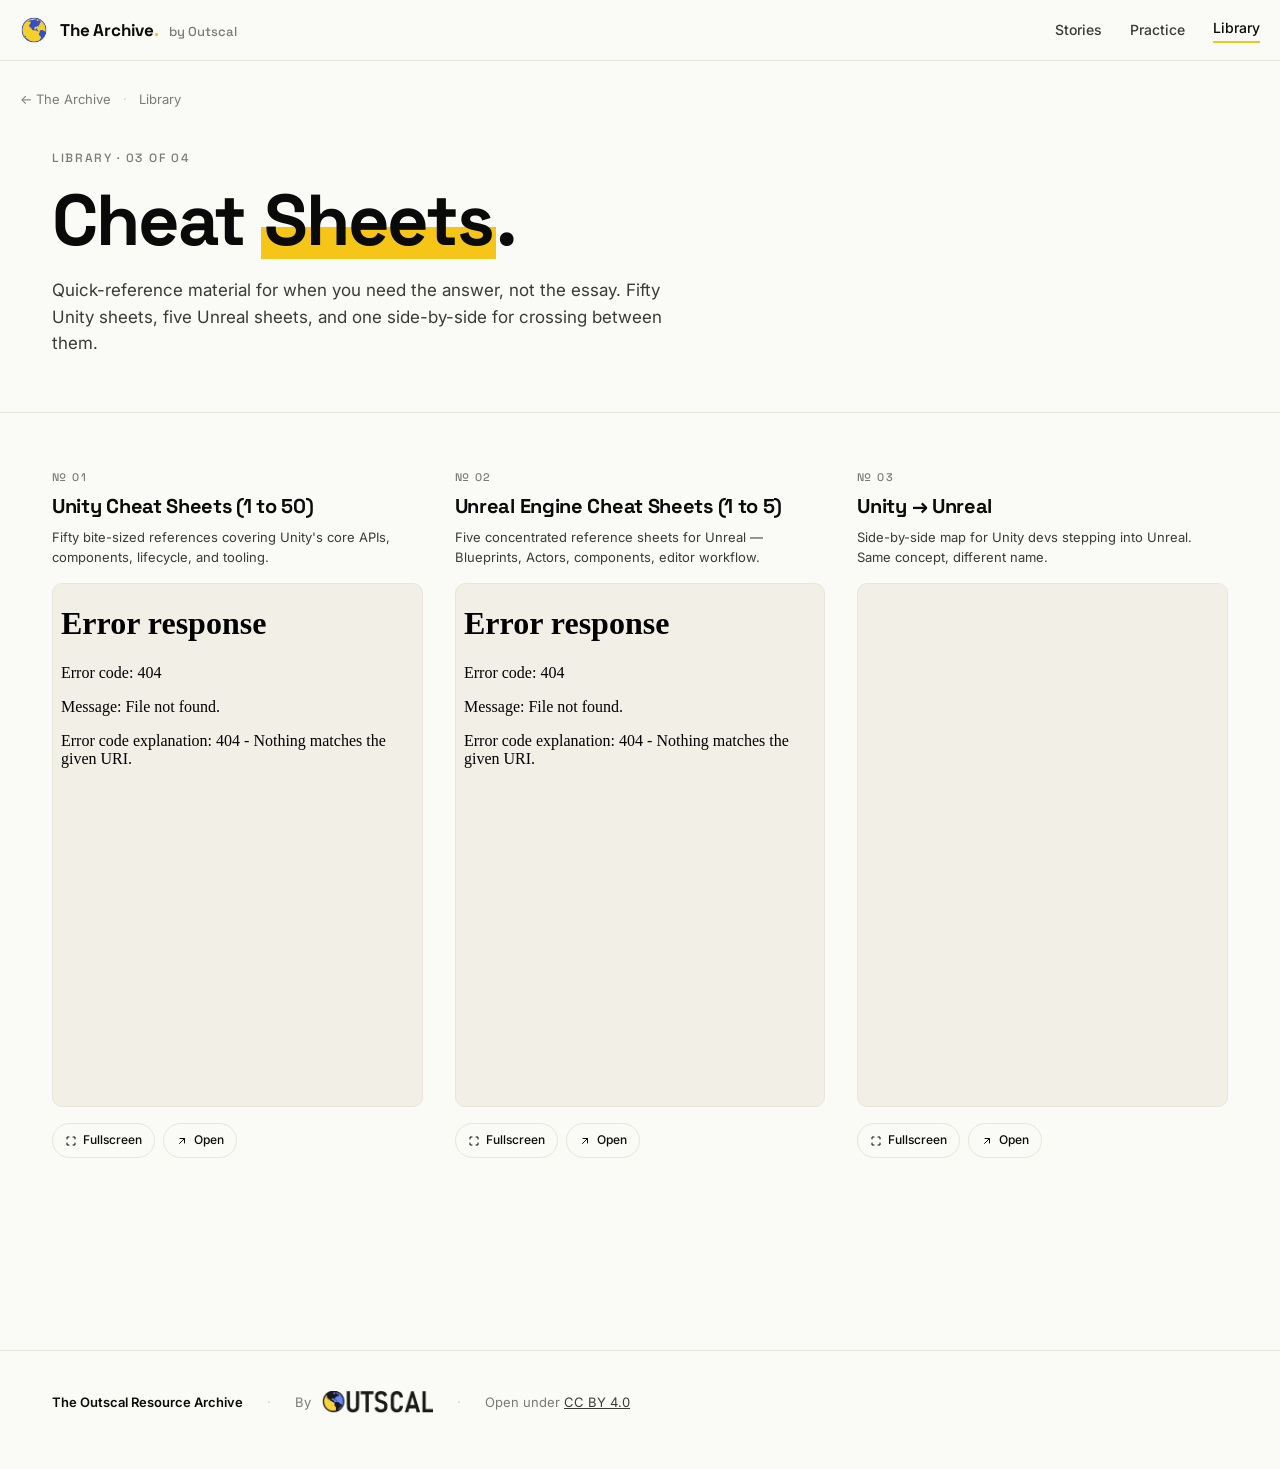
==== cheat-sheets/index.html @ 62e98c29 "Add site: landing, story archive, quiz player, embedded PDF viewer" ====
<!doctype html>
<html lang="en">
<head>
<meta charset="utf-8" />
<meta name="viewport" content="width=device-width,initial-scale=1" />
<title>Cheat Sheets — The Outscal Resource Archive</title>
<meta name="description" content="Quick-reference material for when you need the answer, not the essay. Fifty Unity sheets, five Unreal sheets, and one side-by-side for crossing between them." />

<link rel="preconnect" href="https://fonts.googleapis.com" />
<link rel="preconnect" href="https://fonts.gstatic.com" crossorigin />
<link href="https://fonts.googleapis.com/css2?family=Space+Grotesk:wght@500;600;700&family=Inter:wght@400;500;600&display=swap" rel="stylesheet" />
<link rel="stylesheet" href="../assets/style.css" />
<style>
  .crumb { padding: 28px 0 0; font-size: 13px; color: var(--muted); }
  .crumb a { color: var(--muted); text-decoration: none; transition: color .15s ease; }
  .crumb a:hover { color: var(--ink); }
  .crumb .sep { opacity: .4; margin: 0 8px; }

  .hero { padding: 40px 0 56px; border-bottom: 1px solid var(--rule); }
  .hero .eyebrow { margin-bottom: 16px; }
  .hero h1 {
    font-family: var(--serif);
    font-size: clamp(40px, 6vw, 72px);
    line-height: 1.02; letter-spacing: -0.03em;
    margin: 0 0 20px; font-weight: 700;
  }
  .hero h1 .accent {
    background: linear-gradient(180deg, transparent 58%, var(--yellow) 58% 92%, transparent 92%);
    padding: 0 .04em;
  }
  .hero p { font-size: 17px; color: var(--ink-soft); max-width: 640px; margin: 0; }

  /* Grid of PDF previews — auto-fit so 3 PDFs on desktop become 2 then 1 on narrower screens. */
  .pdf-grid {
    padding: 56px 0 96px;
    display: grid;
    grid-template-columns: repeat(auto-fit, minmax(280px, 1fr));
    gap: 40px 32px;
  }

  .pdf-card {
    display: flex; flex-direction: column; gap: 16px;
  }
  .pdf-card .pdf-viewer {
    width: 100%;
    aspect-ratio: 210 / 297;
    border: 1px solid var(--rule);
    border-radius: 10px;
    background: var(--paper-tint);
    display: block;
  }
  .pdf-card .pdf-viewer:fullscreen {
    width: 100vw; height: 100vh;
    border-radius: 0; border: 0;
    max-width: none; aspect-ratio: auto;
  }
  .pdf-card .txt {
    display: flex; flex-direction: column; gap: 6px;
  }
  .pdf-card .txt .num {
    font-family: var(--serif);
    font-size: 11px; letter-spacing: .14em;
    color: var(--muted);
    text-transform: uppercase;
    font-weight: 500;
  }
  .pdf-card .txt h3 {
    font-family: var(--serif);
    font-size: 20px; font-weight: 700;
    letter-spacing: -0.015em;
    margin: 2px 0 0;
    line-height: 1.2;
  }
  .pdf-card .txt p {
    margin: 4px 0 0; color: var(--ink-soft);
    font-size: 13px; line-height: 1.5;
  }

  .pdf-card .actions {
    display: flex; gap: 8px; flex-wrap: wrap;
  }
  .pdf-card .actions .btn {
    display: inline-flex; align-items: center; gap: 6px;
    padding: 7px 12px;
    border: 1px solid var(--rule); border-radius: 999px;
    font-size: 12px; font-weight: 500;
    background: var(--paper); color: var(--ink);
    cursor: pointer;
    text-decoration: none;
    transition: border-color .15s ease, background .15s ease;
  }
  .pdf-card .actions .btn:hover { border-color: var(--ink); background: var(--paper-tint); }
  .pdf-card .actions .btn svg { display: block; }
</style>
</head>
<body>

<header class="masthead">
  <div class="wrap masthead-inner">
    <a class="brand" href="../index.html" aria-label="The Outscal Resource Archive — home">
      <img class="mark" src="../outscal.gif" alt="" aria-hidden="true" />
      <span class="title">
        <span>The Archive<span class="dot">.</span></span>
        <span class="by">by Outscal</span>
      </span>
    </a>
    <nav class="nav">
      <a href="../humans-of-gaming/index.html">Stories</a>
      <a href="../practice/index.html">Practice</a>
      <a href="../index.html#library" class="current">Library</a>
    </nav>
  </div>
</header>

<div class="wrap crumb">
  <a href="../index.html">← The Archive</a>
  <span class="sep">·</span>
  <a href="../index.html#library">Library</a>
</div>

<section class="hero">
  <div class="wrap">
    <div class="eyebrow">Library · 03 of 04</div>
    <h1>Cheat <span class="accent">Sheets</span>.</h1>
    <p>Quick-reference material for when you need the answer, not the essay. Fifty Unity sheets, five Unreal sheets, and one side-by-side for crossing between them.</p>
  </div>
</section>

<section>
  <div class="wrap">
    <div class="pdf-grid">
      <div class="pdf-card">
        <div class="txt">
          <div class="num">№ 01</div>
          <h3>Unity Cheat Sheets (1 to 50)</h3>
          <p>Fifty bite-sized references covering Unity's core APIs, components, lifecycle, and tooling.</p>
        </div>
        <iframe class="pdf-viewer" src="unity-cheat-sheets.pdf#toolbar=1&amp;navpanes=0" title="Unity Cheat Sheets (1 to 50)"></iframe>
        <div class="actions">
          <button class="btn btn-fullscreen">
            <svg width="12" height="12" viewBox="0 0 24 24" fill="none" stroke="currentColor" stroke-width="2" stroke-linecap="round" stroke-linejoin="round">
              <path d="M4 8V4h4M20 8V4h-4M4 16v4h4M20 16v4h-4"/>
            </svg>
            <span class="label">Fullscreen</span>
          </button>
          <a class="btn" href="unity-cheat-sheets.pdf" target="_blank" rel="noopener">
            <svg width="12" height="12" viewBox="0 0 24 24" fill="none" stroke="currentColor" stroke-width="2" stroke-linecap="round" stroke-linejoin="round">
              <path d="M7 17L17 7"/><polyline points="8 7 17 7 17 16"/>
            </svg>
            Open
          </a>
        </div>
      </div>
      <div class="pdf-card">
        <div class="txt">
          <div class="num">№ 02</div>
          <h3>Unreal Engine Cheat Sheets (1 to 5)</h3>
          <p>Five concentrated reference sheets for Unreal — Blueprints, Actors, components, editor workflow.</p>
        </div>
        <iframe class="pdf-viewer" src="unreal-engine-cheat-sheets.pdf#toolbar=1&amp;navpanes=0" title="Unreal Engine Cheat Sheets (1 to 5)"></iframe>
        <div class="actions">
          <button class="btn btn-fullscreen">
            <svg width="12" height="12" viewBox="0 0 24 24" fill="none" stroke="currentColor" stroke-width="2" stroke-linecap="round" stroke-linejoin="round">
              <path d="M4 8V4h4M20 8V4h-4M4 16v4h4M20 16v4h-4"/>
            </svg>
            <span class="label">Fullscreen</span>
          </button>
          <a class="btn" href="unreal-engine-cheat-sheets.pdf" target="_blank" rel="noopener">
            <svg width="12" height="12" viewBox="0 0 24 24" fill="none" stroke="currentColor" stroke-width="2" stroke-linecap="round" stroke-linejoin="round">
              <path d="M7 17L17 7"/><polyline points="8 7 17 7 17 16"/>
            </svg>
            Open
          </a>
        </div>
      </div>
      <div class="pdf-card">
        <div class="txt">
          <div class="num">№ 03</div>
          <h3>Unity → Unreal</h3>
          <p>Side-by-side map for Unity devs stepping into Unreal. Same concept, different name.</p>
        </div>
        <iframe class="pdf-viewer" src="unity-to-unreal.pdf#toolbar=1&amp;navpanes=0" title="Unity → Unreal"></iframe>
        <div class="actions">
          <button class="btn btn-fullscreen">
            <svg width="12" height="12" viewBox="0 0 24 24" fill="none" stroke="currentColor" stroke-width="2" stroke-linecap="round" stroke-linejoin="round">
              <path d="M4 8V4h4M20 8V4h-4M4 16v4h4M20 16v4h-4"/>
            </svg>
            <span class="label">Fullscreen</span>
          </button>
          <a class="btn" href="unity-to-unreal.pdf" target="_blank" rel="noopener">
            <svg width="12" height="12" viewBox="0 0 24 24" fill="none" stroke="currentColor" stroke-width="2" stroke-linecap="round" stroke-linejoin="round">
              <path d="M7 17L17 7"/><polyline points="8 7 17 7 17 16"/>
            </svg>
            Open
          </a>
        </div>
      </div>
    </div>
  </div>
</section>

<footer class="site-footer">
  <div class="wrap">
    <strong>The Outscal Resource Archive</strong>
    <span class="sep">·</span>
    <span class="lockup">By <span class="wordmark" role="img" aria-label="Outscal"></span></span>
    <span class="sep">·</span>
    <span>Open under <a href="https://creativecommons.org/licenses/by/4.0/" style="color:var(--ink-soft)">CC BY 4.0</a></span>
  </div>
</footer>

<script>
(function () {
  document.querySelectorAll(".pdf-card").forEach((card) => {
    const frame = card.querySelector(".pdf-viewer");
    const btn = card.querySelector(".btn-fullscreen");
    if (!frame || !btn) return;
    btn.addEventListener("click", () => {
      if (document.fullscreenElement === frame) document.exitFullscreen();
      else if (frame.requestFullscreen) frame.requestFullscreen();
    });
  });
  document.addEventListener("fullscreenchange", () => {
    const active = document.fullscreenElement;
    document.querySelectorAll(".btn-fullscreen .label").forEach((lbl) => {
      const frame = lbl.closest(".pdf-card").querySelector(".pdf-viewer");
      lbl.textContent = (frame === active) ? "Exit fullscreen" : "Fullscreen";
    });
  });
})();
</script>

</body>
</html>
---- assets/style.css ----
/* =========================================================
   The Outscal Resource Archive — shared styles
   Editorial, typography-first. Palette: ink, paper, yellow, blue.
   ========================================================= */

:root {
  --ink: #0A0A0A;
  --ink-soft: #3A3A3A;
  --muted: #7A7A7A;
  --rule: #E8E5DC;
  --paper: #FAFAF6;
  --paper-tint: #F2EFE6;
  --yellow: #F5C518;
  --blue: #3B6BE0;
  --shadow: 0 1px 0 rgba(10,10,10,.04), 0 12px 32px -18px rgba(10,10,10,.18);

  --serif: "Space Grotesk", ui-sans-serif, system-ui, sans-serif;
  --sans: "Inter", ui-sans-serif, system-ui, -apple-system, sans-serif;
}

* { box-sizing: border-box; }
html, body { margin: 0; padding: 0; }
html { scroll-behavior: smooth; }
body {
  font-family: var(--sans);
  color: var(--ink);
  background: var(--paper);
  -webkit-font-smoothing: antialiased;
  text-rendering: optimizeLegibility;
  line-height: 1.55;
}
a { color: inherit; }
button { font: inherit; color: inherit; background: none; border: 0; cursor: pointer; padding: 0; }
img { max-width: 100%; height: auto; display: block; }

.wrap { max-width: 1240px; margin: 0 auto; padding: 0 32px; }

/* ---------------- MASTHEAD (shared across pages) ---------------- */
.masthead {
  border-bottom: 1px solid var(--rule);
  background: rgba(250, 250, 246, 0.88);
  backdrop-filter: saturate(160%) blur(8px);
  position: sticky; top: 0; z-index: 20;
}
.masthead-inner {
  display: flex; align-items: center; gap: 24px;
  padding: 16px 0;
}
.brand {
  font-family: var(--serif);
  font-weight: 700;
  letter-spacing: -0.01em;
  font-size: 17px;
  display: flex; align-items: center; gap: 12px;
  text-decoration: none;
  color: inherit;
}
.brand .mark { width: 28px; height: 28px; display: block; flex-shrink: 0; }
.brand .title { display: flex; align-items: baseline; gap: 10px; }
.brand .dot { color: var(--yellow); }
.brand .by { color: var(--muted); font-weight: 500; font-size: 13px; letter-spacing: 0; }
@media (max-width: 560px) { .brand .by { display: none; } }

.nav {
  margin-left: auto;
  display: flex; align-items: center; gap: 28px;
}
.nav a {
  text-decoration: none;
  font-size: 14px; font-weight: 500;
  color: var(--ink-soft);
  transition: color .15s ease;
}
.nav a:hover { color: var(--ink); }
.nav a.current { color: var(--ink); border-bottom: 2px solid var(--yellow); padding-bottom: 2px; }
@media (max-width: 560px) { .nav { gap: 16px; } }

/* ---------------- FOOTER (shared) ---------------- */
.site-footer {
  border-top: 1px solid var(--rule);
  margin-top: 96px;
  padding: 40px 0 56px;
  color: var(--muted);
  font-size: 13px;
}
.site-footer .wrap {
  display: flex; flex-wrap: wrap; gap: 16px 24px; align-items: center;
}
.site-footer strong { color: var(--ink); font-weight: 600; }
.site-footer .sep { opacity: .4; }
/* The raw PNG has ~24% content, rest is transparent padding — crop via CSS. */
.site-footer .wordmark {
  display: inline-block;
  width: 112px;
  height: 22px;
  background: url("../outscal.png") 51.1% 47.7% / auto 425% no-repeat;
  vertical-align: middle;
  opacity: .9;
}
.site-footer .lockup { display: inline-flex; align-items: center; gap: 10px; }

/* ---------------- REUSABLE ---------------- */
.eyebrow {
  font-family: var(--serif);
  font-size: 12px; font-weight: 500;
  letter-spacing: .14em;
  text-transform: uppercase;
  color: var(--muted);
}
.kbd {
  font-size: 11px; color: var(--muted);
  border: 1px solid var(--rule); border-radius: 6px;
  padding: 2px 6px; background: var(--paper);
}

@media (prefers-reduced-motion: reduce) {
  * { animation: none !important; transition: none !important; }
}
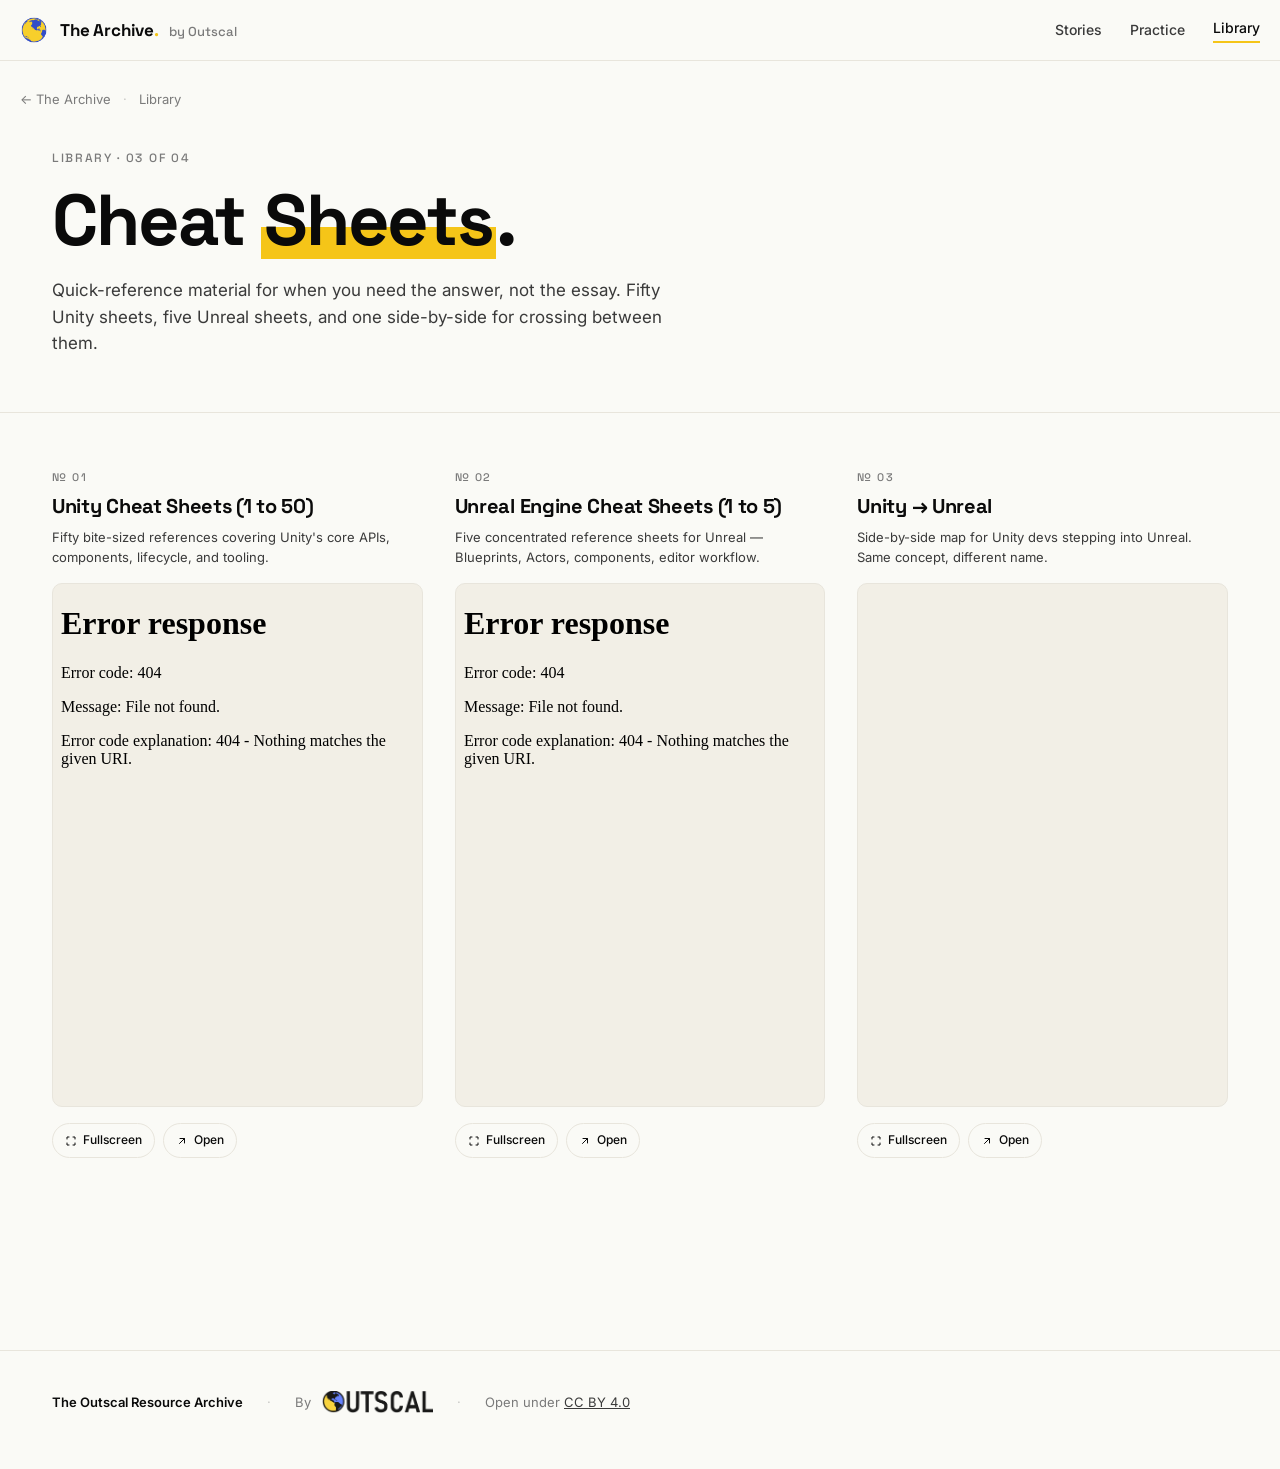
==== commit ae8faef2: "Add animated globe favicon to all pages" ====
--- a/cheat-sheets/index.html
+++ b/cheat-sheets/index.html
@@ -5,6 +5,7 @@
 <meta name="viewport" content="width=device-width,initial-scale=1" />
 <title>Cheat Sheets — The Outscal Resource Archive</title>
 <meta name="description" content="Quick-reference material for when you need the answer, not the essay. Fifty Unity sheets, five Unreal sheets, and one side-by-side for crossing between them." />
+<link rel="icon" type="image/gif" href="../outscal.gif" />
 
 <link rel="preconnect" href="https://fonts.googleapis.com" />
 <link rel="preconnect" href="https://fonts.gstatic.com" crossorigin />
